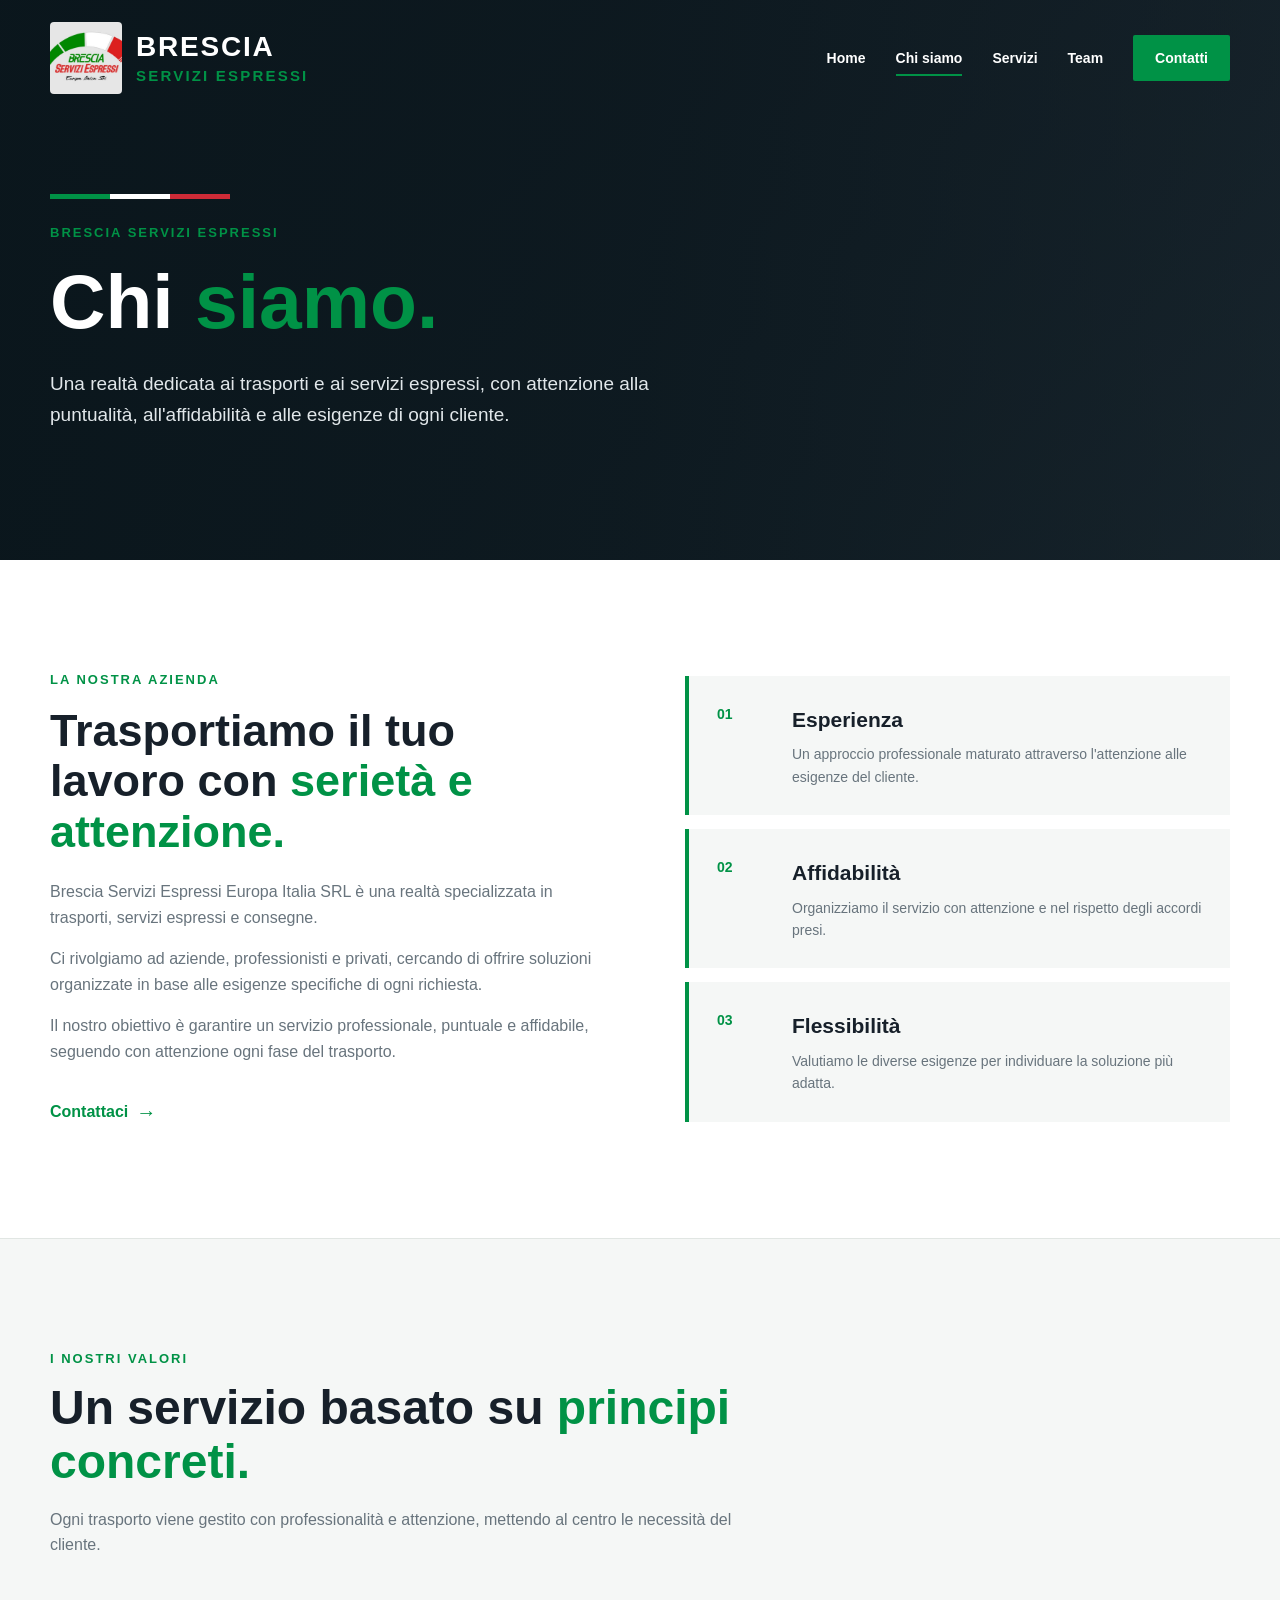
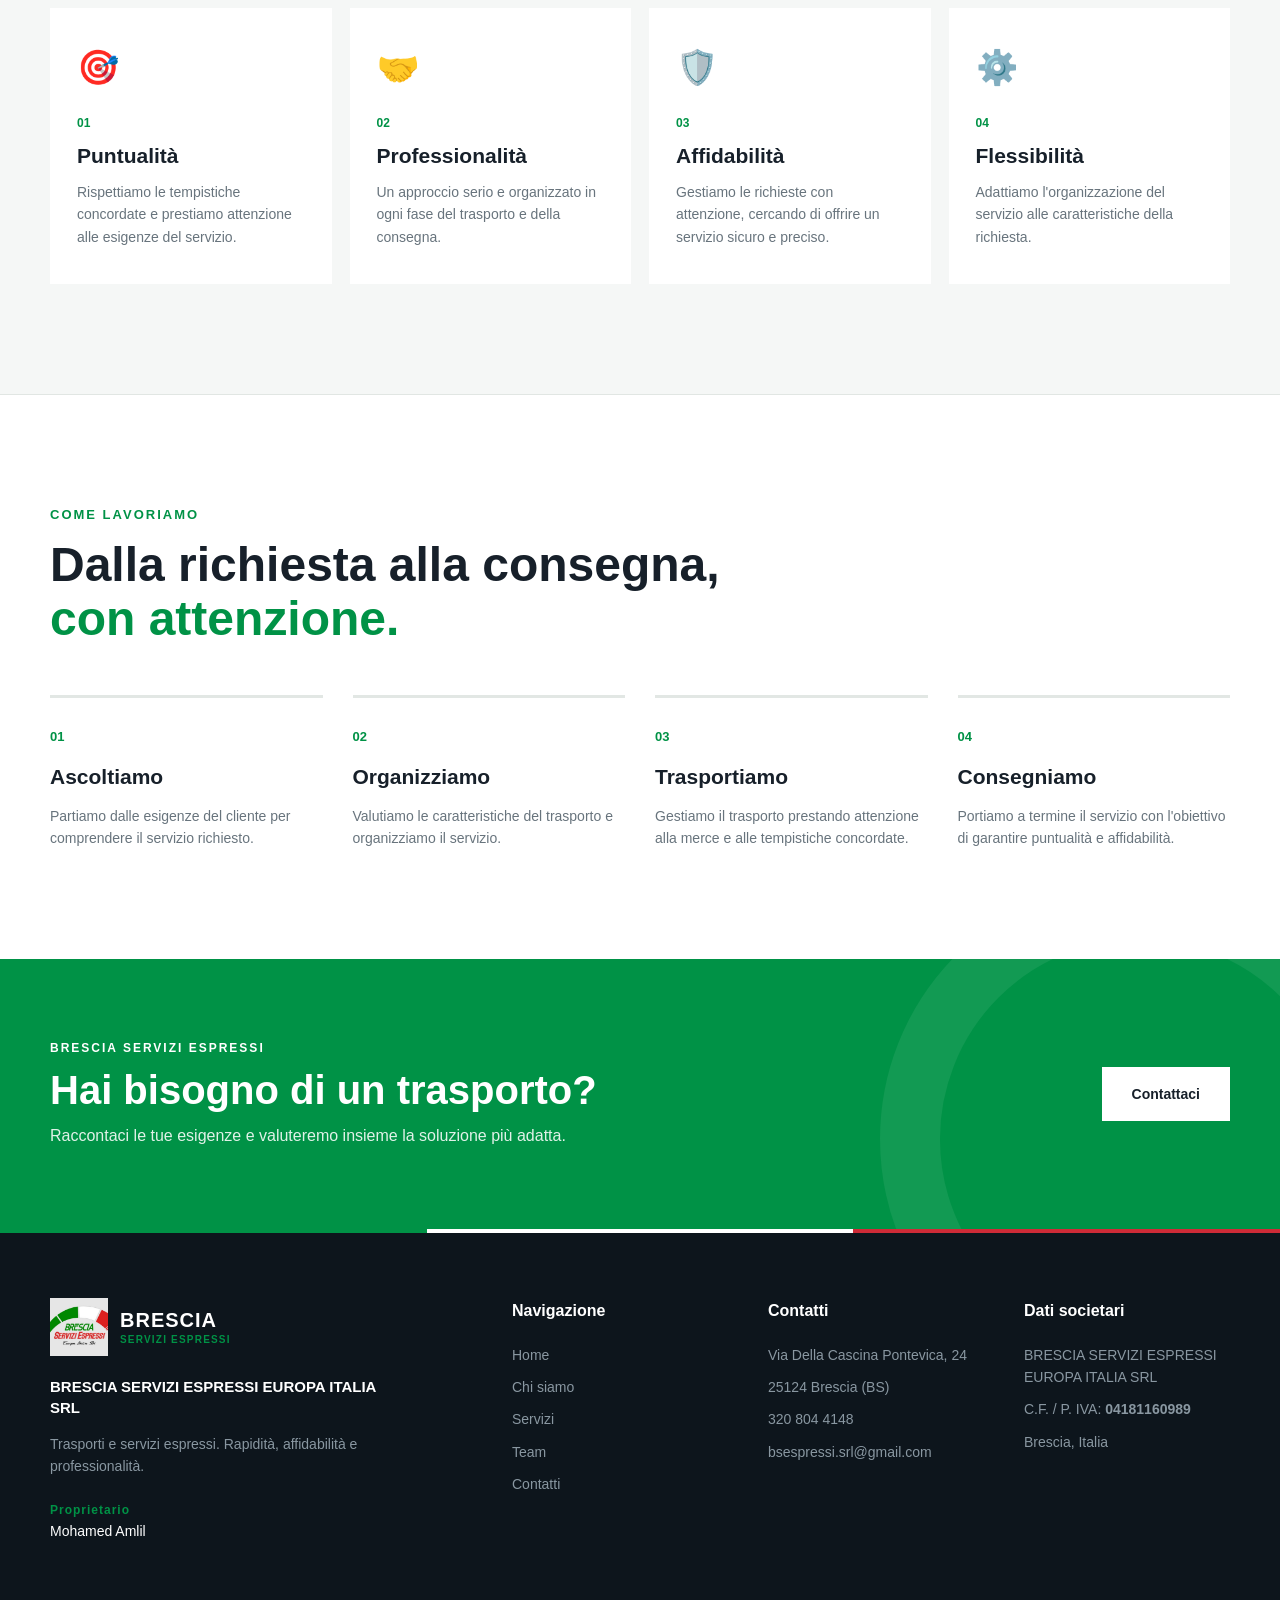
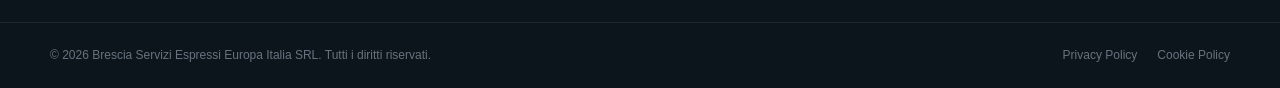
==== chi-siamo.html @ 60a85c9d "Add files via upload" ====
<!DOCTYPE html>
<html lang="it">

<head>

    <meta charset="UTF-8">

    <meta name="viewport"
          content="width=device-width, initial-scale=1.0">

    <meta name="description"
          content="Chi siamo - Brescia Servizi Espressi Europa Italia SRL. Trasporti e servizi espressi.">

    <meta name="theme-color"
          content="#009246">

    <title>
        Chi siamo | Brescia Servizi Espressi
    </title>

    <link rel="stylesheet"
          href="style.css">

</head>


<body>


<!-- =====================================================
     HEADER
===================================================== -->

<header class="header">

    <div class="container header-content">


        <!-- LOGO -->

        <a href="index.html"
           class="brand">

            <img src="logo brecia servizi espressi.jpg"
                 alt="Brescia Servizi Espressi"
                 class="brand-logo">

            <div class="brand-name">

                <span>BRESCIA</span>

                <strong>
                    SERVIZI ESPRESSI
                </strong>

            </div>

        </a>


        <!-- MENU MOBILE -->

        <button class="menu-toggle"
                id="menuToggle"
                aria-label="Apri il menu"
                aria-expanded="false">

            <span></span>
            <span></span>
            <span></span>

        </button>


        <!-- NAVIGAZIONE -->

        <nav class="navbar"
             id="navbar">

            <a href="index.html">
                Home
            </a>

            <a href="chi-siamo.html"
               class="active">
                Chi siamo
            </a>

            <a href="servizi.html">
                Servizi
            </a>

            <a href="team.html">
                Team
            </a>

            <a href="contatti.html"
               class="contact-link">
                Contatti
            </a>

        </nav>

    </div>

</header>



<!-- =====================================================
     CONTENUTO
===================================================== -->

<main>


<!-- =====================================================
     HERO
===================================================== -->

<section class="hero"
         style="min-height: 560px;">

    <div class="container hero-content">

        <div class="hero-text">


            <div class="tricolor-line">

                <span></span>
                <span></span>
                <span></span>

            </div>


            <p class="hero-label">
                BRESCIA SERVIZI ESPRESSI
            </p>


            <h1>

                Chi
                <span>siamo.</span>

            </h1>


            <p class="hero-description">

                Una realtà dedicata ai trasporti
                e ai servizi espressi, con attenzione
                alla puntualità, all'affidabilità
                e alle esigenze di ogni cliente.

            </p>

        </div>

    </div>

</section>



<!-- =====================================================
     PRESENTAZIONE
===================================================== -->

<section class="section introduction">

    <div class="container intro-grid">


        <div class="intro-text">


            <p class="section-label">
                LA NOSTRA AZIENDA
            </p>


            <h2>

                Trasportiamo il tuo lavoro
                con <span>serietà e attenzione.</span>

            </h2>


            <p>

                Brescia Servizi Espressi Europa Italia SRL
                è una realtà specializzata in trasporti,
                servizi espressi e consegne.

            </p>


            <p>

                Ci rivolgiamo ad aziende, professionisti
                e privati, cercando di offrire soluzioni
                organizzate in base alle esigenze
                specifiche di ogni richiesta.

            </p>


            <p>

                Il nostro obiettivo è garantire un servizio
                professionale, puntuale e affidabile,
                seguendo con attenzione ogni fase
                del trasporto.

            </p>


            <a href="contatti.html"
               class="read-more">

                Contattaci

                <span>→</span>

            </a>

        </div>



        <div class="intro-features">


            <div class="feature-card">

                <div class="feature-number">
                    01
                </div>

                <div>

                    <h3>
                        Esperienza
                    </h3>

                    <p>

                        Un approccio professionale
                        maturato attraverso l'attenzione
                        alle esigenze del cliente.

                    </p>

                </div>

            </div>



            <div class="feature-card">

                <div class="feature-number">
                    02
                </div>

                <div>

                    <h3>
                        Affidabilità
                    </h3>

                    <p>

                        Organizziamo il servizio
                        con attenzione e nel rispetto
                        degli accordi presi.

                    </p>

                </div>

            </div>



            <div class="feature-card">

                <div class="feature-number">
                    03
                </div>

                <div>

                    <h3>
                        Flessibilità
                    </h3>

                    <p>

                        Valutiamo le diverse esigenze
                        per individuare la soluzione
                        più adatta.

                    </p>

                </div>

            </div>

        </div>

    </div>

</section>



<!-- =====================================================
     I NOSTRI VALORI
===================================================== -->

<section class="section services">

    <div class="container">


        <div class="section-heading">

            <p class="section-label">
                I NOSTRI VALORI
            </p>


            <h2>

                Un servizio basato su
                <span>principi concreti.</span>

            </h2>


            <p>

                Ogni trasporto viene gestito
                con professionalità e attenzione,
                mettendo al centro le necessità
                del cliente.

            </p>

        </div>



        <div class="services-grid">


            <article class="service-card">

                <div class="service-icon">
                    🎯
                </div>

                <div class="service-number">
                    01
                </div>

                <h3>
                    Puntualità
                </h3>

                <p>

                    Rispettiamo le tempistiche
                    concordate e prestiamo
                    attenzione alle esigenze
                    del servizio.

                </p>

            </article>



            <article class="service-card">

                <div class="service-icon">
                    🤝
                </div>

                <div class="service-number">
                    02
                </div>

                <h3>
                    Professionalità
                </h3>

                <p>

                    Un approccio serio e organizzato
                    in ogni fase del trasporto
                    e della consegna.

                </p>

            </article>



            <article class="service-card">

                <div class="service-icon">
                    🛡️
                </div>

                <div class="service-number">
                    03
                </div>

                <h3>
                    Affidabilità
                </h3>

                <p>

                    Gestiamo le richieste con
                    attenzione, cercando di offrire
                    un servizio sicuro e preciso.

                </p>

            </article>



            <article class="service-card">

                <div class="service-icon">
                    ⚙️
                </div>

                <div class="service-number">
                    04
                </div>

                <h3>
                    Flessibilità
                </h3>

                <p>

                    Adattiamo l'organizzazione
                    del servizio alle caratteristiche
                    della richiesta.

                </p>

            </article>


        </div>

    </div>

</section>



<!-- =====================================================
     COME LAVORIAMO
===================================================== -->

<section class="section why-us">

    <div class="container">


        <div class="section-heading">

            <p class="section-label">
                COME LAVORIAMO
            </p>


            <h2>

                Dalla richiesta alla consegna,
                <span>con attenzione.</span>

            </h2>

        </div>



        <div class="why-grid">


            <div class="why-card">

                <span>
                    01
                </span>

                <h3>
                    Ascoltiamo
                </h3>

                <p>

                    Partiamo dalle esigenze
                    del cliente per comprendere
                    il servizio richiesto.

                </p>

            </div>



            <div class="why-card">

                <span>
                    02
                </span>

                <h3>
                    Organizziamo
                </h3>

                <p>

                    Valutiamo le caratteristiche
                    del trasporto e organizziamo
                    il servizio.

                </p>

            </div>



            <div class="why-card">

                <span>
                    03
                </span>

                <h3>
                    Trasportiamo
                </h3>

                <p>

                    Gestiamo il trasporto prestando
                    attenzione alla merce e alle
                    tempistiche concordate.

                </p>

            </div>



            <div class="why-card">

                <span>
                    04
                </span>

                <h3>
                    Consegniamo
                </h3>

                <p>

                    Portiamo a termine il servizio
                    con l'obiettivo di garantire
                    puntualità e affidabilità.

                </p>

            </div>


        </div>

    </div>

</section>



<!-- =====================================================
     CTA
===================================================== -->

<section class="cta">

    <div class="container cta-content">


        <div>

            <p class="cta-label">
                BRESCIA SERVIZI ESPRESSI
            </p>


            <h2>
                Hai bisogno di un trasporto?
            </h2>


            <p>

                Raccontaci le tue esigenze
                e valuteremo insieme la soluzione
                più adatta.

            </p>

        </div>


        <a href="contatti.html"
           class="btn btn-white">

            Contattaci

        </a>

    </div>

</section>


</main>



<!-- =====================================================
     FOOTER
===================================================== -->

<footer class="footer">


    <div class="container footer-grid">


        <!-- AZIENDA -->

        <div class="footer-company">


            <a href="index.html"
               class="footer-brand">

                <img src="logo brecia servizi espressi.jpg"
                     alt="Brescia Servizi Espressi">


                <div>

                    <span>
                        BRESCIA
                    </span>

                    <strong>
                        SERVIZI ESPRESSI
                    </strong>

                </div>

            </a>


            <h3 class="company-full-name">

                BRESCIA SERVIZI ESPRESSI
                EUROPA ITALIA SRL

            </h3>


            <p>

                Trasporti e servizi espressi.
                Rapidità, affidabilità
                e professionalità.

            </p>


            <p class="owner">

                <strong>
                    Proprietario
                </strong>

                <br>

                Mohamed Amlil

            </p>

        </div>



        <!-- NAVIGAZIONE -->

        <div class="footer-column">

            <h3>
                Navigazione
            </h3>


            <a href="index.html">
                Home
            </a>


            <a href="chi-siamo.html">
                Chi siamo
            </a>


            <a href="servizi.html">
                Servizi
            </a>


            <a href="team.html">
                Team
            </a>


            <a href="contatti.html">
                Contatti
            </a>

        </div>



        <!-- CONTATTI -->

        <div class="footer-column">

            <h3>
                Contatti
            </h3>


            <p>
                Via Della Cascina Pontevica, 24
            </p>


            <p>
                25124 Brescia (BS)
            </p>


            <a href="tel:+393208044148">

                320 804 4148

            </a>


            <a href="mailto:bsespressi.srl@gmail.com">

                bsespressi.srl@gmail.com

            </a>

        </div>



        <!-- DATI SOCIETARI -->

        <div class="footer-column">

            <h3>
                Dati societari
            </h3>


            <p>

                BRESCIA SERVIZI ESPRESSI
                EUROPA ITALIA SRL

            </p>


            <p>

                C.F. / P. IVA:
                <strong>
                    04181160989
                </strong>

            </p>


            <p>
                Brescia, Italia
            </p>

        </div>

    </div>



    <!-- FOOTER BOTTOM -->

    <div class="footer-bottom">

        <div class="container footer-bottom-content">


            <p>

                © 2026 Brescia Servizi Espressi
                Europa Italia SRL.
                Tutti i diritti riservati.

            </p>


            <div>

                <a href="#">
                    Privacy Policy
                </a>


                <a href="#">
                    Cookie Policy
                </a>

            </div>

        </div>

    </div>

</footer>



<!-- =====================================================
     MENU MOBILE
===================================================== -->

<script>

    const menuToggle =
        document.getElementById("menuToggle");

    const navbar =
        document.getElementById("navbar");


    menuToggle.addEventListener(
        "click",
        function () {

            navbar.classList.toggle("open");


            const isOpen =
                navbar.classList.contains("open");


            menuToggle.setAttribute(
                "aria-expanded",
                isOpen
            );

        }
    );


    const menuLinks =
        document.querySelectorAll(".navbar a");


    menuLinks.forEach(
        function (link) {

            link.addEventListener(
                "click",
                function () {

                    navbar.classList.remove("open");

                    menuToggle.setAttribute(
                        "aria-expanded",
                        "false"
                    );

                }
            );

        }
    );

</script>


</body>

</html>
---- style.css ----
/* =====================================================
   BRESCIA SERVIZI ESPRESSI
   STYLE.CSS
===================================================== */


/* =====================================================
   COLORI
===================================================== */

:root {

    --verde: #009246;

    --verde-scuro: #007A3A;

    --rosso: #CE2B37;

    --bianco: #FFFFFF;

    --nero: #101820;

    --antracite: #17202A;

    --grigio: #68747D;

    --grigio-chiaro: #F5F7F6;

    --bordo: #E1E6E3;

}


/* =====================================================
   RESET
===================================================== */

* {

    box-sizing: border-box;

}


html {

    margin: 0;

    padding: 0;

    scroll-behavior: smooth;

    overflow-x: hidden;

}


body {

    margin: 0;

    padding: 0;

    min-width: 320px;

    font-family:
        Arial,
        Helvetica,
        sans-serif;

    color: var(--antracite);

    background: var(--bianco);

    line-height: 1.6;

    overflow-x: hidden;

}


img {

    display: block;

    max-width: 100%;

    height: auto;

}


a {

    color: inherit;

    text-decoration: none;

}


button {

    font-family: inherit;

    cursor: pointer;

}


/* =====================================================
   CONTENITORE
===================================================== */

.container {

    width:
        min(
            1180px,
            calc(100% - 40px)
        );

    margin-left: auto;

    margin-right: auto;

}


/* =====================================================
   HEADER
===================================================== */

.header {

    position: absolute;

    top: 0;

    left: 0;

    z-index: 1000;

    width: 100%;

    padding: 22px 0;

}


.header-content {

    display: flex;

    align-items: center;

    justify-content: space-between;

    gap: 30px;

}


/* =====================================================
   LOGO
===================================================== */

.brand {

    display: flex;

    align-items: center;

    gap: 14px;

    flex-shrink: 0;

    color: var(--bianco);

}


.brand-logo {

    width: 72px;

    height: 72px;

    object-fit: contain;

    border-radius: 4px;

}


.brand-name {

    display: flex;

    flex-direction: column;

    justify-content: center;

    line-height: 1;

}


.brand-name span {

    color: var(--bianco);

    font-size: 28px;

    font-weight: 900;

    letter-spacing: 1.8px;

}


.brand-name strong {

    margin-top: 7px;

    color: var(--verde);

    font-size: 15px;

    font-weight: 800;

    letter-spacing: 2.2px;

}


/* =====================================================
   MENU
===================================================== */

.navbar {

    display: flex;

    align-items: center;

    gap: 30px;

}


.navbar a {

    position: relative;

    color: var(--bianco);

    font-size: 14px;

    font-weight: 700;

    transition:
        color 0.3s ease;

}


.navbar a::after {

    content: "";

    position: absolute;

    left: 0;

    bottom: -7px;

    width: 0;

    height: 2px;

    background: var(--verde);

    transition:
        width 0.3s ease;

}


.navbar a:hover {

    color: var(--verde);

}


.navbar a:hover::after,
.navbar a.active::after {

    width: 100%;

}


.navbar .contact-link {

    padding:
        12px 22px;

    background: var(--verde);

    color: var(--bianco);

    border-radius: 2px;

}


.navbar .contact-link::after {

    display: none;

}


.navbar .contact-link:hover {

    background: var(--rosso);

    color: var(--bianco);

}


/* =====================================================
   MENU HAMBURGER
===================================================== */

.menu-toggle {

    display: none;

    width: 46px;

    height: 46px;

    padding: 9px;

    border: none;

    background: var(--verde);

    flex-direction: column;

    align-items: center;

    justify-content: center;

    gap: 5px;

}


.menu-toggle span {

    display: block;

    width: 24px;

    height: 2px;

    background: var(--bianco);

}


/* =====================================================
   HERO
===================================================== */

.hero {

    position: relative;

    min-height: 760px;

    display: flex;

    align-items: center;

    background:

        linear-gradient(
            90deg,
            rgba(10, 22, 28, 0.97),
            rgba(10, 22, 28, 0.82),
            rgba(10, 22, 28, 0.55)
        ),

        linear-gradient(
            135deg,
            #17202A,
            #26343E
        );

    color: var(--bianco);

    overflow: hidden;

}


.hero-background {

    position: absolute;

    inset: 0;

    background:
        linear-gradient(
            135deg,
            rgba(0, 146, 70, 0.10),
            transparent 50%
        );

    pointer-events: none;

}


.hero-content {

    position: relative;

    z-index: 2;

    padding-top: 100px;

}


.hero-text {

    max-width: 850px;

}


/* =====================================================
   TRICOLORE
===================================================== */

.tricolor-line {

    display: flex;

    width: 180px;

    height: 5px;

    margin-bottom: 24px;

}


.tricolor-line span:nth-child(1) {

    flex: 1;

    background: var(--verde);

}


.tricolor-line span:nth-child(2) {

    flex: 1;

    background: var(--bianco);

}


.tricolor-line span:nth-child(3) {

    flex: 1;

    background: var(--rosso);

}


/* =====================================================
   HERO TESTO
===================================================== */

.hero-label {

    margin: 0;

    color: var(--verde);

    font-size: 13px;

    font-weight: 800;

    letter-spacing: 2px;

}


.hero h1 {

    margin:
        18px 0 0;

    font-size:
        clamp(
            45px,
            6vw,
            78px
        );

    line-height: 1.04;

    font-weight: 800;

}


.hero h1 span {

    color: var(--verde);

}


.hero-description {

    max-width: 630px;

    margin:
        28px 0 36px;

    color: #E1E7EA;

    font-size:
        clamp(
            16px,
            2vw,
            19px
        );

}


/* =====================================================
   BOTTONI
===================================================== */

.hero-buttons {

    display: flex;

    align-items: center;

    flex-wrap: wrap;

    gap: 14px;

}


.btn {

    display: inline-flex;

    align-items: center;

    justify-content: center;

    min-height: 52px;

    padding:
        14px 28px;

    font-size: 14px;

    font-weight: 800;

    border:
        2px solid transparent;

    transition:
        transform 0.3s ease,
        background 0.3s ease,
        color 0.3s ease;

}


.btn:hover {

    transform:
        translateY(-2px);

}


.btn-green {

    background: var(--verde);

    color: var(--bianco);

}


.btn-green:hover {

    background: var(--rosso);

}


.btn-outline {

    border-color: var(--bianco);

    color: var(--bianco);

}


.btn-outline:hover {

    background: var(--bianco);

    color: var(--antracite);

}


.btn-white {

    background: var(--bianco);

    color: var(--antracite);

}


.btn-white:hover {

    background: var(--antracite);

    color: var(--bianco);

}


/* =====================================================
   SEZIONI
===================================================== */

.section {

    padding:
        clamp(
            70px,
            9vw,
            110px
        ) 0;

}


.section-label {

    margin: 0;

    color: var(--verde);

    font-size: 13px;

    font-weight: 800;

    letter-spacing: 2px;

}


.section-heading {

    max-width: 720px;

    margin-bottom: 50px;

}


.section-heading h2 {

    margin:
        12px 0 0;

    font-size:
        clamp(
            34px,
            4vw,
            48px
        );

    line-height: 1.12;

}


.section-heading h2 span {

    color: var(--verde);

}


.section-heading > p:last-child {

    margin-top: 18px;

    color: var(--grigio);

}


/* =====================================================
   INTRODUZIONE
===================================================== */

.introduction {

    background: var(--bianco);

}


.intro-grid {

    display: grid;

    grid-template-columns:
        minmax(0, 1fr)
        minmax(0, 1fr);

    gap:
        clamp(
            45px,
            8vw,
            90px
        );

    align-items: center;

}


.intro-text h2 {

    margin:
        15px 0 22px;

    font-size:
        clamp(
            34px,
            4vw,
            45px
        );

    line-height: 1.12;

}


.intro-text h2 span {

    color: var(--verde);

}


.intro-text > p:not(.section-label) {

    max-width: 620px;

    margin:
        0 0 16px;

    color: var(--grigio);

}


.read-more {

    display: inline-flex;

    align-items: center;

    gap: 8px;

    margin-top: 15px;

    color: var(--verde);

    font-weight: 800;

}


.read-more:hover {

    color: var(--rosso);

}


.read-more span {

    font-size: 20px;

}


/* =====================================================
   FEATURE
===================================================== */

.intro-features {

    display: flex;

    flex-direction: column;

    gap: 14px;

}


.feature-card {

    display: grid;

    grid-template-columns: 55px 1fr;

    gap: 20px;

    padding:
        27px 28px;

    background: var(--grigio-chiaro);

    border-left:
        4px solid var(--verde);

    transition:
        transform 0.3s ease,
        border-color 0.3s ease;

}


.feature-card:hover {

    transform:
        translateX(5px);

    border-left-color: var(--rosso);

}


.feature-number {

    color: var(--verde);

    font-size: 14px;

    font-weight: 900;

}


.feature-card h3 {

    margin:
        0 0 7px;

    font-size: 21px;

}


.feature-card p {

    margin: 0;

    color: var(--grigio);

    font-size: 14px;

}


/* =====================================================
   SERVIZI
===================================================== */

.services {

    background: var(--grigio-chiaro);

    border-top:
        1px solid var(--bordo);

    border-bottom:
        1px solid var(--bordo);

}


.services-grid {

    display: grid;

    grid-template-columns:
        repeat(
            4,
            minmax(0, 1fr)
        );

    gap: 18px;

}


.service-card {

    min-width: 0;

    padding:
        32px 27px;

    background: var(--bianco);

    border-bottom:
        4px solid transparent;

    transition:
        transform 0.3s ease,
        border-color 0.3s ease,
        box-shadow 0.3s ease;

}


.service-card:hover {

    transform:
        translateY(-7px);

    border-bottom-color:
        var(--verde);

    box-shadow:
        0 15px 35px
        rgba(
            0,
            0,
            0,
            0.08
        );

}


.service-icon {

    margin-bottom: 20px;

    font-size: 34px;

}


.service-number {

    color: var(--verde);

    font-size: 12px;

    font-weight: 900;

}


.service-card h3 {

    margin:
        9px 0 12px;

    font-size: 21px;

    line-height: 1.25;

}


.service-card p {

    margin: 0;

    color: var(--grigio);

    font-size: 14px;

}


.service-card a {

    display: inline-block;

    margin-top: 20px;

    color: var(--verde);

    font-size: 13px;

    font-weight: 800;

}


.service-card a:hover {

    color: var(--rosso);

}


/* =====================================================
   CTA
===================================================== */

.cta {

    position: relative;

    padding:
        clamp(
            60px,
            8vw,
            80px
        ) 0;

    background: var(--verde);

    color: var(--bianco);

    overflow: hidden;

}


.cta::after {

    content: "";

    position: absolute;

    right: -120px;

    bottom: -170px;

    width: 400px;

    height: 400px;

    border:
        60px solid
        rgba(
            255,
            255,
            255,
            0.07
        );

    border-radius: 50%;

}


.cta-content {

    position: relative;

    z-index: 2;

    display: flex;

    align-items: center;

    justify-content: space-between;

    gap: 40px;

}


.cta-label {

    margin: 0;

    color: var(--bianco);

    font-size: 12px;

    font-weight: 800;

    letter-spacing: 2px;

}


.cta h2 {

    margin:
        9px 0 0;

    font-size:
        clamp(
            30px,
            4vw,
            40px
        );

    line-height: 1.15;

}


.cta-content > div > p:last-child {

    margin:
        10px 0 0;

    color:
        rgba(
            255,
            255,
            255,
            0.88
        );

}


/* =====================================================
   PERCHÉ SCEGLIERCI
===================================================== */

.why-us {

    background: var(--bianco);

}


.why-grid {

    display: grid;

    grid-template-columns:
        repeat(
            4,
            minmax(0, 1fr)
        );

    gap: 30px;

}


.why-card {

    padding-top: 25px;

    border-top:
        3px solid #E2E7E4;

}


.why-card:hover {

    border-top-color:
        var(--verde);

}


.why-card > span {

    color: var(--verde);

    font-size: 13px;

    font-weight: 900;

}


.why-card h3 {

    margin:
        11px 0;

    font-size: 21px;

}


.why-card p {

    margin: 0;

    color: var(--grigio);

    font-size: 14px;

}


/* =====================================================
   CONTATTI
===================================================== */

.contact-section {

    padding:
        0 0 100px;

    background: var(--bianco);

}


.contact-inner {

    position: relative;

    padding:
        70px 25px;

    text-align: center;

    background: var(--antracite);

    color: var(--bianco);

    overflow: hidden;

}


.tricolor-top {

    position: absolute;

    top: 0;

    left: 0;

    display: flex;

    width: 100%;

    height: 5px;

}


.tricolor-top span {

    flex: 1;

}


.tricolor-top span:nth-child(1) {

    background: var(--verde);

}


.tricolor-top span:nth-child(2) {

    background: var(--bianco);

}


.tricolor-top span:nth-child(3) {

    background: var(--rosso);

}


.contact-inner h2 {

    margin: 0;

    font-size:
        clamp(
            30px,
            5vw,
            44px
        );

    line-height: 1.15;

}


.contact-inner p {

    max-width: 600px;

    margin:
        15px auto 28px;

    color: #C3CCD2;

}


.contact-buttons {

    display: flex;

    justify-content: center;

    flex-wrap: wrap;

    gap: 14px;

}


/* =====================================================
   FOOTER
===================================================== */

.footer {

    background: #0D151C;

    color: var(--bianco);

}


.footer::before {

    content: "";

    display: block;

    width: 100%;

    height: 4px;

    background:
        linear-gradient(
            to right,
            var(--verde) 33.33%,
            var(--bianco) 33.33%,
            var(--bianco) 66.66%,
            var(--rosso) 66.66%
        );

}


.footer-grid {

    display: grid;

    grid-template-columns:
        2fr
        repeat(
            3,
            minmax(0, 1fr)
        );

    gap: 50px;

    padding:
        65px 0;

}


/* =====================================================
   FOOTER BRAND
===================================================== */

.footer-brand {

    display: flex;

    align-items: center;

    gap: 12px;

    margin-bottom: 20px;

}


.footer-brand img {

    width: 58px;

    height: 58px;

    object-fit: contain;

}


.footer-brand div {

    display: flex;

    flex-direction: column;

    line-height: 1;

}


.footer-brand span {

    color: var(--bianco);

    font-size: 20px;

    font-weight: 900;

    letter-spacing: 1px;

}


.footer-brand strong {

    margin-top: 5px;

    color: var(--verde);

    font-size: 10px;

    letter-spacing: 1.2px;

}


.company-full-name {

    max-width: 330px;

    margin:
        0 0 15px;

    color: var(--bianco);

    font-size: 15px;

    line-height: 1.4;

}


.footer-company > p {

    max-width: 330px;

    color: #8997A1;

    font-size: 14px;

}


.footer-company .owner {

    margin-top: 20px;

    color: var(--bianco);

}


.footer-company .owner strong {

    color: var(--verde);

    font-size: 12px;

    letter-spacing: 1px;

}


/* =====================================================
   FOOTER COLONNE
===================================================== */

.footer-column {

    display: flex;

    flex-direction: column;

    align-items: flex-start;

    gap: 10px;

}


.footer-column h3 {

    margin:
        0 0 10px;

    color: var(--bianco);

    font-size: 16px;

}


.footer-column a,
.footer-column p {

    margin: 0;

    color: #8997A1;

    font-size: 14px;

}


.footer-column a:hover {

    color: var(--verde);

}


/* =====================================================
   FOOTER BOTTOM
===================================================== */

.footer-bottom {

    border-top:
        1px solid
        rgba(
            255,
            255,
            255,
            0.08
        );

}


.footer-bottom-content {

    display: flex;

    align-items: center;

    justify-content: space-between;

    gap: 20px;

    padding:
        23px 0;

    color: #66737E;

    font-size: 12px;

}


.footer-bottom-content p {

    margin: 0;

}


.footer-bottom-content div {

    display: flex;

    gap: 20px;

}


.footer-bottom-content a:hover {

    color: var(--bianco);

}


/* =====================================================
   TABLET GRANDE
===================================================== */

@media (max-width: 1100px) {


    .container {

        width:
            min(
                94%,
                920px
            );

    }


    .navbar {

        gap: 20px;

    }


    .brand-name span {

        font-size: 23px;

    }


    .brand-name strong {

        font-size: 12px;

    }


    .services-grid {

        grid-template-columns:
            repeat(
                2,
                minmax(0, 1fr)
            );

    }


    .why-grid {

        grid-template-columns:
            repeat(
                2,
                minmax(0, 1fr)
            );

    }


    .footer-grid {

        grid-template-columns:
            repeat(
                2,
                minmax(0, 1fr)
            );

    }

}


/* =====================================================
   TABLET / MOBILE
===================================================== */

@media (max-width: 768px) {


    .container {

        width:
            calc(
                100% - 32px
            );

    }


    /* HEADER */

    .header {

        padding:
            16px 0;

    }


    .brand {

        gap: 10px;

    }


    .brand-logo {

        width: 55px;

        height: 55px;

    }


    .brand-name span {

        font-size: 20px;

        letter-spacing: 1px;

    }


    .brand-name strong {

        margin-top: 5px;

        font-size: 10px;

        letter-spacing: 1px;

    }


    /* HAMBURGER */

    .menu-toggle {

        display: flex;

        position: relative;

        z-index: 1100;

    }


    /* NAV MOBILE */

    .navbar {

        position: absolute;

        top:
            calc(
                100% + 12px
            );

        left: 0;

        width: 100%;

        padding: 18px;

        display: flex;

        flex-direction: column;

        align-items: stretch;

        gap: 0;

        background: var(--antracite);

        box-shadow:
            0 15px 35px
            rgba(
                0,
                0,
                0,
                0.25
            );

        opacity: 0;

        visibility: hidden;

        transform:
            translateY(-10px);

        transition:
            opacity 0.25s ease,
            visibility 0.25s ease,
            transform 0.25s ease;

    }


    .navbar.open {

        opacity: 1;

        visibility: visible;

        transform:
            translateY(0);

    }


    .navbar a {

        display: block;

        width: 100%;

        padding:
            14px 10px;

        border-bottom:
            1px solid
            rgba(
                255,
                255,
                255,
                0.08
            );

    }


    .navbar a::after {

        display: none;

    }


    .navbar .contact-link {

        margin-top: 12px;

        text-align: center;

        border: none;

    }


    /* HERO */

    .hero {

        min-height: 690px;

    }


    .hero-content {

        padding-top: 100px;

    }


    .hero h1 {

        font-size:
            clamp(
                40px,
                9vw,
                58px
            );

    }


    /* INTRO */

    .intro-grid {

        grid-template-columns: 1fr;

        gap: 45px;

    }


    /* CTA */

    .cta-content {

        flex-direction: column;

        align-items: flex-start;

    }


    /* FOOTER */

    .footer-grid {

        gap: 40px;

    }

}


/* =====================================================
   SMARTPHONE
===================================================== */

@media (max-width: 600px) {


    .container {

        width:
            calc(
                100% - 28px
            );

    }


    /* LOGO */

    .brand-logo {

        width: 50px;

        height: 50px;

    }


    .brand-name span {

        font-size: 18px;

    }


    .brand-name strong {

        font-size: 9px;

        letter-spacing: 0.8px;

    }


    /* HERO */

    .hero {

        min-height: 650px;

    }


    .hero-content {

        padding-top: 90px;

    }


    .tricolor-line {

        width: 140px;

        height: 4px;

        margin-bottom: 20px;

    }


    .hero-label {

        font-size: 10px;

        letter-spacing: 1.4px;

    }


    .hero h1 {

        margin-top: 15px;

        font-size:
            clamp(
                37px,
                11vw,
                52px
            );

    }


    .hero-description {

        margin:
            20px 0 28px;

        font-size: 16px;

    }


    .hero-buttons {

        flex-direction: column;

        align-items: stretch;

        width: 100%;

    }


    .hero-buttons .btn {

        width: 100%;

    }


    /* SEZIONI */

    .section {

        padding:
            65px 0;

    }


    .section-heading {

        margin-bottom: 35px;

    }


    .section-heading h2 {

        font-size: 34px;

    }


    /* FEATURE */

    .feature-card {

        grid-template-columns:
            42px 1fr;

        gap: 14px;

        padding:
            23px 20px;

    }


    /* SERVIZI */

    .services-grid {

        grid-template-columns: 1fr;

    }


    .service-card {

        padding:
            28px 24px;

    }


    /* WHY */

    .why-grid {

        grid-template-columns: 1fr;

        gap: 25px;

    }


    /* CTA */

    .cta {

        padding:
            60px 0;

    }


    .cta h2 {

        font-size: 30px;

    }


    .cta .btn {

        width: 100%;

    }


    /* CONTATTI */

    .contact-section {

        padding-bottom: 70px;

    }


    .contact-inner {

        padding:
            60px 20px;

    }


    .contact-inner h2 {

        font-size: 31px;

    }


    .contact-buttons {

        flex-direction: column;

        width: 100%;

    }


    .contact-buttons .btn {

        width: 100%;

    }


    /* FOOTER */

    .footer-grid {

        grid-template-columns: 1fr;

        gap: 35px;

        padding:
            55px 0;

    }


    .footer-company > p {

        max-width: 100%;

    }


    .footer-bottom-content {

        flex-direction: column;

        align-items: flex-start;

        padding:
            20px 0;

    }


    .footer-bottom-content div {

        flex-direction: column;

        gap: 8px;

    }

}


/* =====================================================
   SMARTPHONE PICCOLO
===================================================== */

@media (max-width: 400px) {


    .container {

        width:
            calc(
                100% - 24px
            );

    }


    .brand {

        gap: 8px;

    }


    .brand-logo {

        width: 44px;

        height: 44px;

    }


    .brand-name span {

        font-size: 16px;

        letter-spacing: 0.8px;

    }


    .brand-name strong {

        margin-top: 4px;

        font-size: 8px;

        letter-spacing: 0.5px;

    }


    .menu-toggle {

        width: 42px;

        height: 42px;

    }


    .hero {

        min-height: 620px;

    }


    .hero h1 {

        font-size: 36px;

    }


    .hero-label {

        font-size: 9px;

    }


    .section-heading h2,
    .intro-text h2 {

        font-size: 31px;

    }


    .contact-inner h2 {

        font-size: 28px;

    }


}


/* =====================================================
   ACCESSIBILITÀ
===================================================== */

@media (prefers-reduced-motion: reduce) {


    html {

        scroll-behavior: auto;

    }


    *,
    *::before,
    *::after {

        transition-duration:
            0.01ms !important;

        animation-duration:
            0.01ms !important;

        animation-iteration-count:
            1 !important;

    }

}
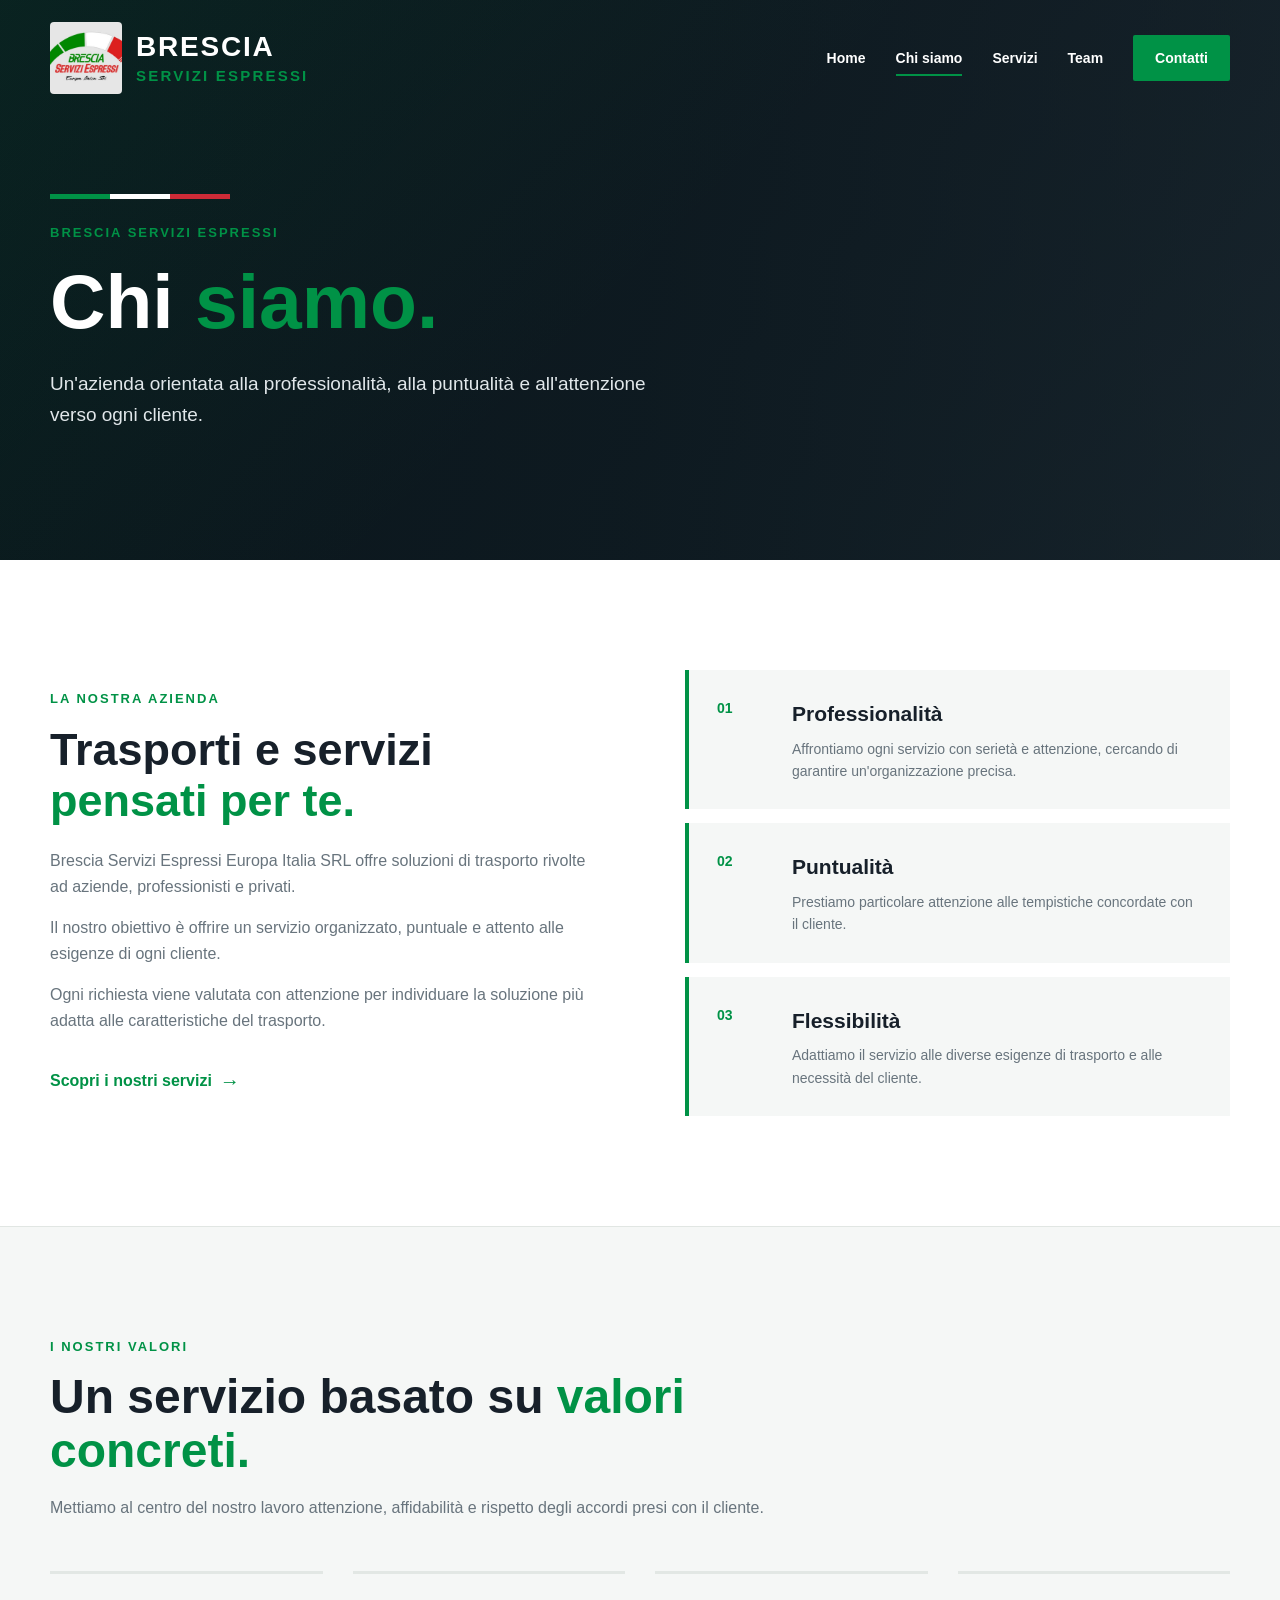
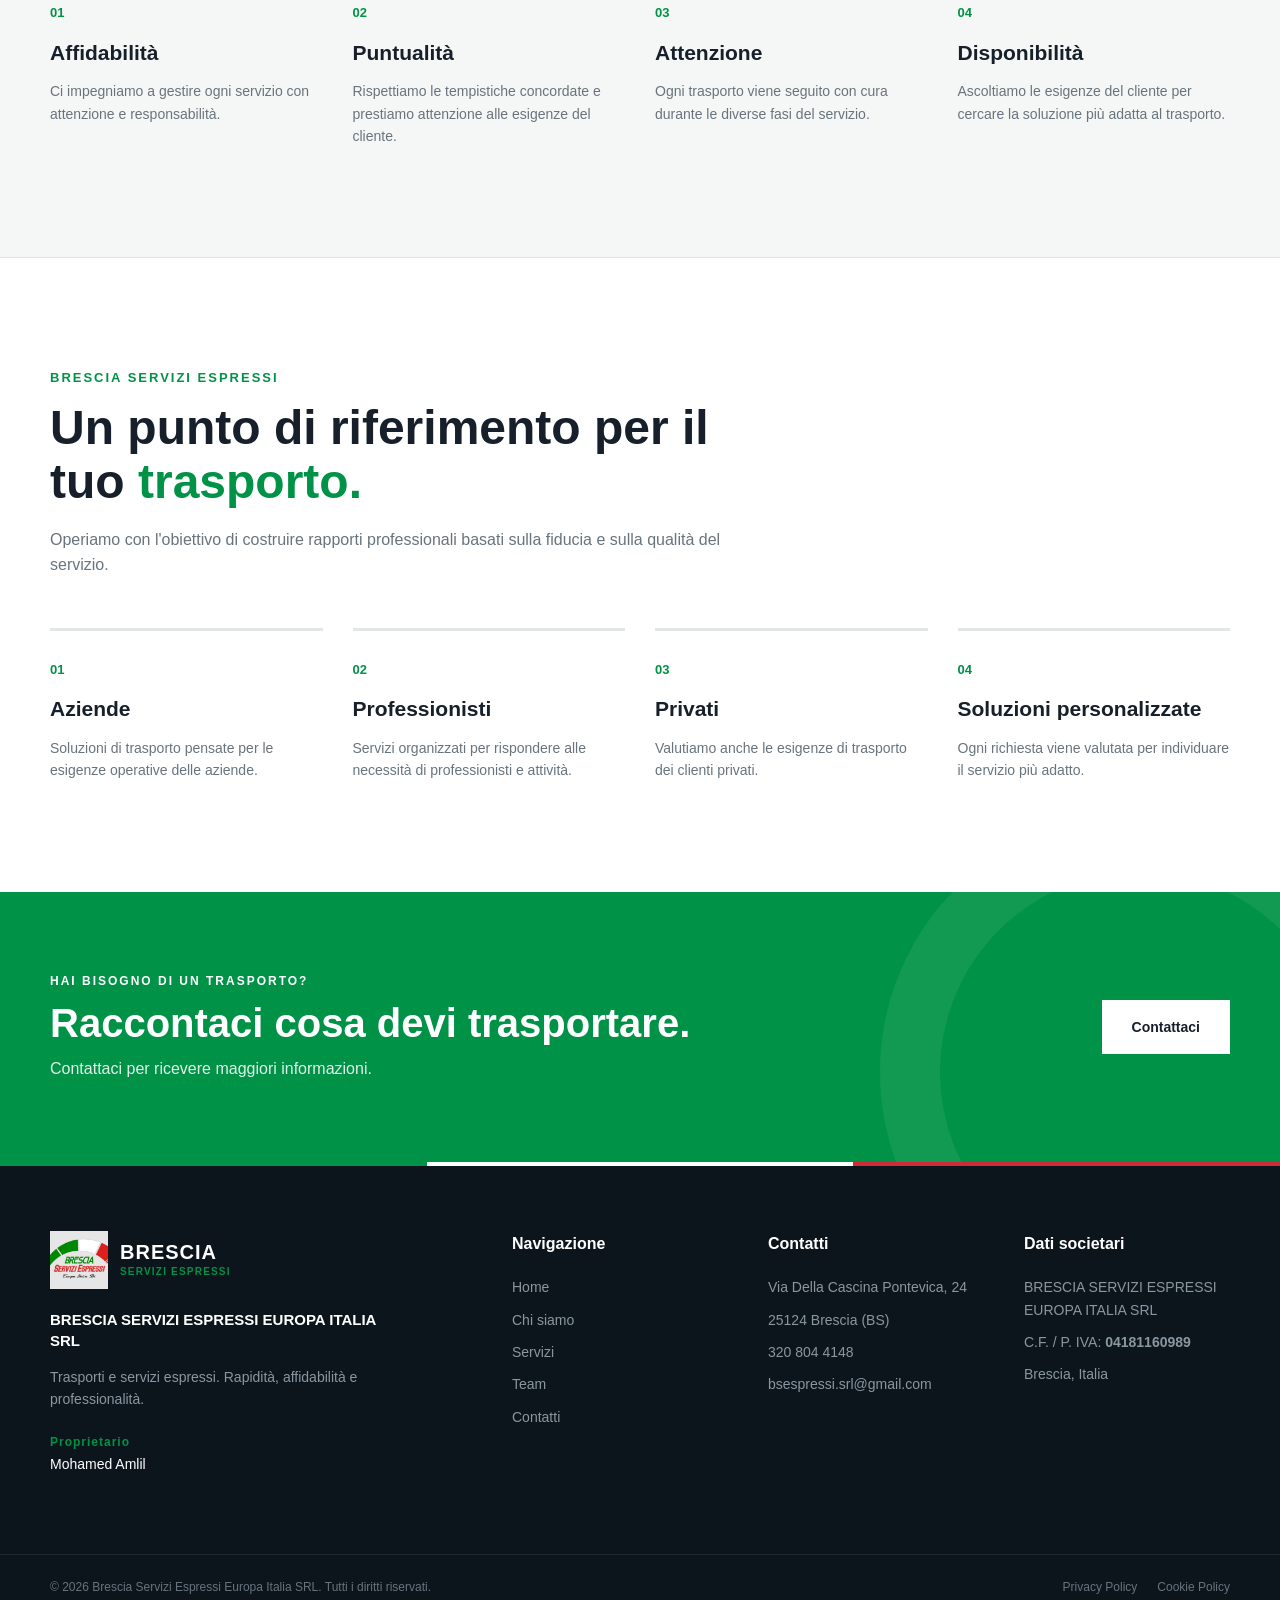
==== commit 85dfb3a9: "Update chi-siamo.html" ====
--- a/chi-siamo.html
+++ b/chi-siamo.html
@@ -36,8 +36,6 @@
     <div class="container header-content">
 
 
-        <!-- LOGO -->
-
         <a href="index.html"
            class="brand">
 
@@ -45,6 +43,7 @@
                  alt="Brescia Servizi Espressi"
                  class="brand-logo">
 
+
             <div class="brand-name">
 
                 <span>BRESCIA</span>
@@ -57,8 +56,6 @@
 
         </a>
 
-
-        <!-- MENU MOBILE -->
 
         <button class="menu-toggle"
                 id="menuToggle"
@@ -72,8 +69,6 @@
         </button>
 
 
-        <!-- NAVIGAZIONE -->
-
         <nav class="navbar"
              id="navbar">
 
@@ -121,6 +116,9 @@
 <section class="hero"
          style="min-height: 560px;">
 
+    <div class="hero-background"></div>
+
+
     <div class="container hero-content">
 
         <div class="hero-text">
@@ -150,10 +148,9 @@
 
             <p class="hero-description">
 
-                Una realtà dedicata ai trasporti
-                e ai servizi espressi, con attenzione
-                alla puntualità, all'affidabilità
-                e alle esigenze di ogni cliente.
+                Un'azienda orientata alla
+                professionalità, alla puntualità
+                e all'attenzione verso ogni cliente.
 
             </p>
 
@@ -184,8 +181,8 @@
 
             <h2>
 
-                Trasportiamo il tuo lavoro
-                con <span>serietà e attenzione.</span>
+                Trasporti e servizi
+                <span>pensati per te.</span>
 
             </h2>
 
@@ -193,36 +190,34 @@
             <p>
 
                 Brescia Servizi Espressi Europa Italia SRL
-                è una realtà specializzata in trasporti,
-                servizi espressi e consegne.
-
-            </p>
-
-
-            <p>
-
-                Ci rivolgiamo ad aziende, professionisti
-                e privati, cercando di offrire soluzioni
-                organizzate in base alle esigenze
-                specifiche di ogni richiesta.
-
-            </p>
-
-
-            <p>
-
-                Il nostro obiettivo è garantire un servizio
-                professionale, puntuale e affidabile,
-                seguendo con attenzione ogni fase
-                del trasporto.
-
-            </p>
-
-
-            <a href="contatti.html"
+                offre soluzioni di trasporto rivolte ad
+                aziende, professionisti e privati.
+
+            </p>
+
+
+            <p>
+
+                Il nostro obiettivo è offrire un servizio
+                organizzato, puntuale e attento alle
+                esigenze di ogni cliente.
+
+            </p>
+
+
+            <p>
+
+                Ogni richiesta viene valutata con attenzione
+                per individuare la soluzione più adatta
+                alle caratteristiche del trasporto.
+
+            </p>
+
+
+            <a href="servizi.html"
                class="read-more">
 
-                Contattaci
+                Scopri i nostri servizi
 
                 <span>→</span>
 
@@ -244,14 +239,15 @@
                 <div>
 
                     <h3>
-                        Esperienza
+                        Professionalità
                     </h3>
 
                     <p>
 
-                        Un approccio professionale
-                        maturato attraverso l'attenzione
-                        alle esigenze del cliente.
+                        Affrontiamo ogni servizio con
+                        serietà e attenzione, cercando
+                        di garantire un'organizzazione
+                        precisa.
 
                     </p>
 
@@ -270,14 +266,14 @@
                 <div>
 
                     <h3>
-                        Affidabilità
+                        Puntualità
                     </h3>
 
                     <p>
 
-                        Organizziamo il servizio
-                        con attenzione e nel rispetto
-                        degli accordi presi.
+                        Prestiamo particolare attenzione
+                        alle tempistiche concordate
+                        con il cliente.
 
                     </p>
 
@@ -301,9 +297,9 @@
 
                     <p>
 
-                        Valutiamo le diverse esigenze
-                        per individuare la soluzione
-                        più adatta.
+                        Adattiamo il servizio alle
+                        diverse esigenze di trasporto
+                        e alle necessità del cliente.
 
                     </p>
 
@@ -320,7 +316,7 @@
 
 
 <!-- =====================================================
-     I NOSTRI VALORI
+     VALORI
 ===================================================== -->
 
 <section class="section services">
@@ -338,36 +334,53 @@
             <h2>
 
                 Un servizio basato su
-                <span>principi concreti.</span>
+                <span>valori concreti.</span>
 
             </h2>
 
 
             <p>
 
-                Ogni trasporto viene gestito
-                con professionalità e attenzione,
-                mettendo al centro le necessità
-                del cliente.
-
-            </p>
-
-        </div>
-
-
-
-        <div class="services-grid">
-
-
-            <article class="service-card">
-
-                <div class="service-icon">
-                    🎯
-                </div>
-
-                <div class="service-number">
+                Mettiamo al centro del nostro lavoro
+                attenzione, affidabilità e rispetto
+                degli accordi presi con il cliente.
+
+            </p>
+
+        </div>
+
+
+
+        <div class="why-grid">
+
+
+            <div class="why-card">
+
+                <span>
                     01
-                </div>
+                </span>
+
+                <h3>
+                    Affidabilità
+                </h3>
+
+                <p>
+
+                    Ci impegniamo a gestire ogni
+                    servizio con attenzione e
+                    responsabilità.
+
+                </p>
+
+            </div>
+
+
+
+            <div class="why-card">
+
+                <span>
+                    02
+                </span>
 
                 <h3>
                     Puntualità
@@ -376,92 +389,56 @@
                 <p>
 
                     Rispettiamo le tempistiche
-                    concordate e prestiamo
-                    attenzione alle esigenze
-                    del servizio.
+                    concordate e prestiamo attenzione
+                    alle esigenze del cliente.
 
                 </p>
 
-            </article>
-
-
-
-            <article class="service-card">
-
-                <div class="service-icon">
-                    🤝
-                </div>
-
-                <div class="service-number">
-                    02
-                </div>
+            </div>
+
+
+
+            <div class="why-card">
+
+                <span>
+                    03
+                </span>
 
                 <h3>
-                    Professionalità
+                    Attenzione
                 </h3>
 
                 <p>
 
-                    Un approccio serio e organizzato
-                    in ogni fase del trasporto
-                    e della consegna.
+                    Ogni trasporto viene seguito
+                    con cura durante le diverse
+                    fasi del servizio.
 
                 </p>
 
-            </article>
-
-
-
-            <article class="service-card">
-
-                <div class="service-icon">
-                    🛡️
-                </div>
-
-                <div class="service-number">
-                    03
-                </div>
+            </div>
+
+
+
+            <div class="why-card">
+
+                <span>
+                    04
+                </span>
 
                 <h3>
-                    Affidabilità
+                    Disponibilità
                 </h3>
 
                 <p>
 
-                    Gestiamo le richieste con
-                    attenzione, cercando di offrire
-                    un servizio sicuro e preciso.
+                    Ascoltiamo le esigenze del cliente
+                    per cercare la soluzione più
+                    adatta al trasporto.
 
                 </p>
 
-            </article>
-
-
-
-            <article class="service-card">
-
-                <div class="service-icon">
-                    ⚙️
-                </div>
-
-                <div class="service-number">
-                    04
-                </div>
-
-                <h3>
-                    Flessibilità
-                </h3>
-
-                <p>
-
-                    Adattiamo l'organizzazione
-                    del servizio alle caratteristiche
-                    della richiesta.
-
-                </p>
-
-            </article>
-
+            </div>
 
         </div>
 
@@ -472,7 +449,7 @@
 
 
 <!-- =====================================================
-     COME LAVORIAMO
+     AZIENDA
 ===================================================== -->
 
 <section class="section why-us">
@@ -483,16 +460,25 @@
         <div class="section-heading">
 
             <p class="section-label">
-                COME LAVORIAMO
+                BRESCIA SERVIZI ESPRESSI
             </p>
 
 
             <h2>
 
-                Dalla richiesta alla consegna,
-                <span>con attenzione.</span>
+                Un punto di riferimento
+                per il tuo <span>trasporto.</span>
 
             </h2>
+
+
+            <p>
+
+                Operiamo con l'obiettivo di costruire
+                rapporti professionali basati sulla
+                fiducia e sulla qualità del servizio.
+
+            </p>
 
         </div>
 
@@ -508,14 +494,14 @@
                 </span>
 
                 <h3>
-                    Ascoltiamo
+                    Aziende
                 </h3>
 
                 <p>
 
-                    Partiamo dalle esigenze
-                    del cliente per comprendere
-                    il servizio richiesto.
+                    Soluzioni di trasporto pensate
+                    per le esigenze operative
+                    delle aziende.
 
                 </p>
 
@@ -530,14 +516,14 @@
                 </span>
 
                 <h3>
-                    Organizziamo
+                    Professionisti
                 </h3>
 
                 <p>
 
-                    Valutiamo le caratteristiche
-                    del trasporto e organizziamo
-                    il servizio.
+                    Servizi organizzati per rispondere
+                    alle necessità di professionisti
+                    e attività.
 
                 </p>
 
@@ -552,14 +538,14 @@
                 </span>
 
                 <h3>
-                    Trasportiamo
+                    Privati
                 </h3>
 
                 <p>
 
-                    Gestiamo il trasporto prestando
-                    attenzione alla merce e alle
-                    tempistiche concordate.
+                    Valutiamo anche le esigenze
+                    di trasporto dei clienti
+                    privati.
 
                 </p>
 
@@ -574,19 +560,18 @@
                 </span>
 
                 <h3>
-                    Consegniamo
+                    Soluzioni personalizzate
                 </h3>
 
                 <p>
 
-                    Portiamo a termine il servizio
-                    con l'obiettivo di garantire
-                    puntualità e affidabilità.
+                    Ogni richiesta viene valutata
+                    per individuare il servizio
+                    più adatto.
 
                 </p>
 
             </div>
-
 
         </div>
 
@@ -608,21 +593,17 @@
         <div>
 
             <p class="cta-label">
-                BRESCIA SERVIZI ESPRESSI
+                HAI BISOGNO DI UN TRASPORTO?
             </p>
 
 
             <h2>
-                Hai bisogno di un trasporto?
+                Raccontaci cosa devi trasportare.
             </h2>
 
 
             <p>
-
-                Raccontaci le tue esigenze
-                e valuteremo insieme la soluzione
-                più adatta.
-
+                Contattaci per ricevere maggiori informazioni.
             </p>
 
         </div>
@@ -771,16 +752,12 @@
 
 
             <a href="tel:+393208044148">
-
                 320 804 4148
-
             </a>
 
 
             <a href="mailto:bsespressi.srl@gmail.com">
-
                 bsespressi.srl@gmail.com
-
             </a>
 
         </div>
@@ -923,4 +900,4 @@
 
 </body>
 
-</html>+</html>
